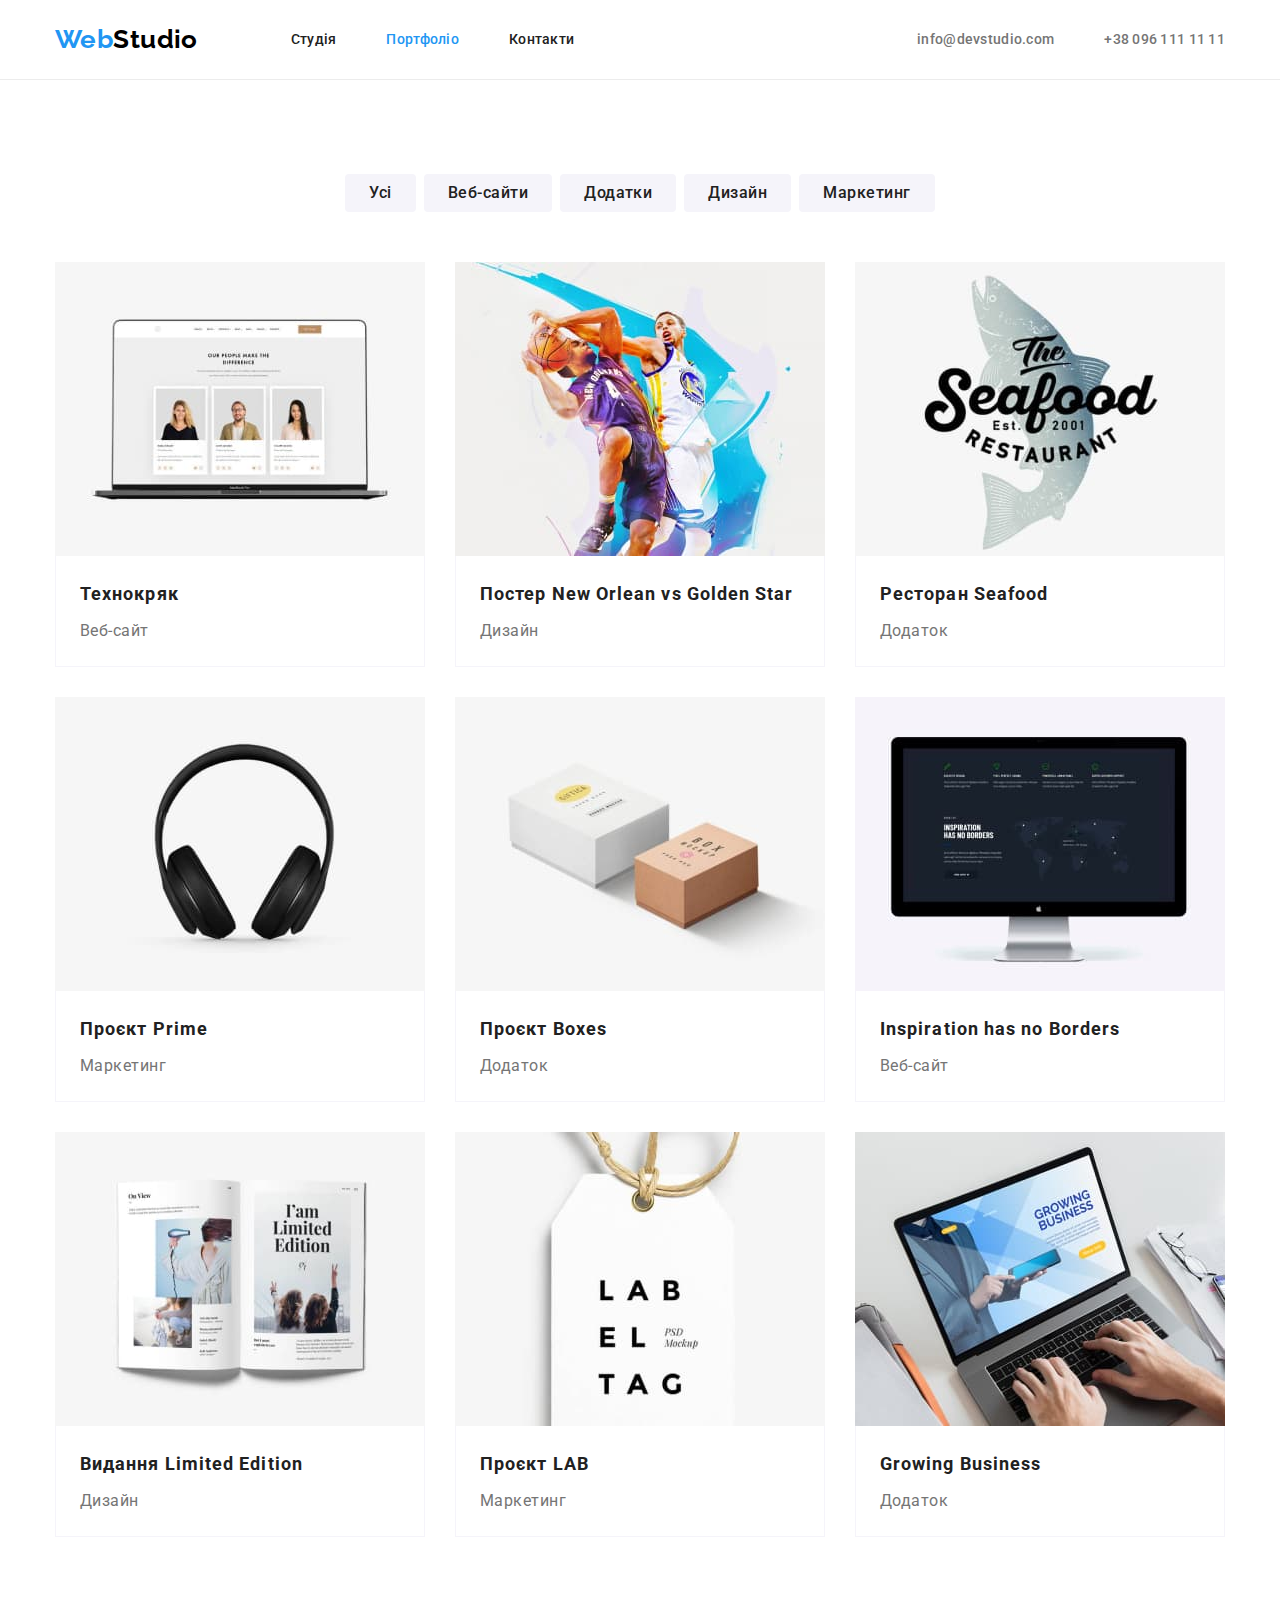
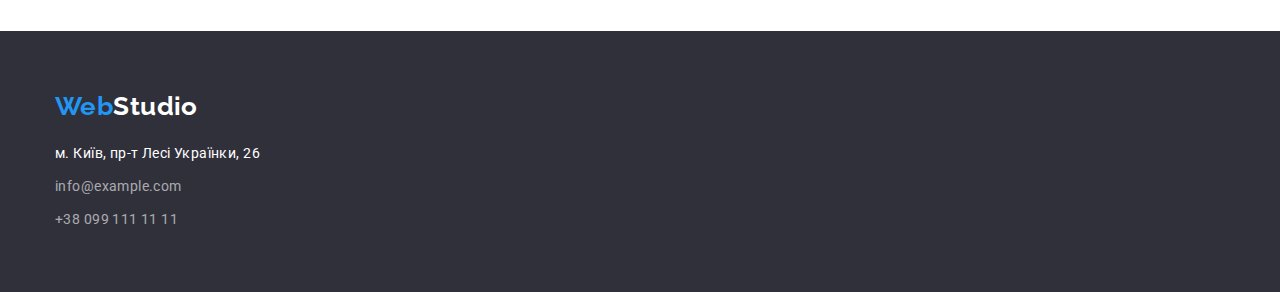
==== portfolio.html @ d780b16a "з клонував третій репрозіторій в 4-й" ====
<!DOCTYPE html>
<html lang="uk">
  <head>
    <meta charset="UTF-8" />
    <meta http-equiv="X-UA-Compatible" content="IE=edge" />
    <meta name="viewport" content="width=device-width, initial-scale=1.0" />
    <title>Portfolio</title>
    <link rel="preconnect" href="https://fonts.googleapis.com" />
    <link rel="preconnect" href="https://fonts.gstatic.com" crossorigin />
    <link
      href="https://fonts.googleapis.com/css2?family=Raleway:wght@700&family=Roboto:wght@400;500;700;900&display=swap"
      rel="stylesheet"
    />
    <link
      rel="stylesheet"
      href="https://cdnjs.cloudflare.com/ajax/libs/modern-normalize/1.0.0/modern-normalize.min.css"
    />
    <link rel="stylesheet" href="./css/styles.css" />
  </head>

  <body>
    <!--HEADER-->
    <header class="header">
      <div class="container header-container">
        <nav class="main-nav">
          <a class="header-text link" href="x"><span class="text-link">Web</span>Studio</a>
          <ul class="header-box list">
            <li class="box-item">
              <a class="item-link link" href="./index.html">Студія</a>
            </li>
            <li class="box-item">
              <a class="item-link current link" href="./portfolio.html">Портфоліо</a>
            </li>
            <li class="box-item">
              <a class="item-link link" href="x">Контакти</a>
            </li>
          </ul>
        </nav>

        <div class="header-contact">
          <ul class="header-list list">
            <li class="header-item">
              <a class="link-item link" href="mailto:info@devstudio.com">info@devstudio.com</a>
            </li>
            <li class="header-item">
              <a class="list-link link" href="tel:+380961111111">+38 096 111 11 11</a>
            </li>
          </ul>
        </div>
      </div>
    </header>

    <!--MAIN-->
    <main class="main-page">
      <section class="section page-content">
        <div class="container">
          <!-- ------------------------Секція кнопок ----------------------------->

          <h1 class="visually-hidden">Портфоліо робіт</h1>

          <ul class="content list">
            <li class="content-item">
              <button class="content-link main-text" type="button">Усі</button>
            </li>
            <li class="content-item">
              <button class="content-link link" type="button">Веб-сайти</button>
            </li>
            <li class="content-item">
              <button class="content-link link" type="button">Додатки</button>
            </li>
            <li class="content-item">
              <button class="content-link link" type="button">Дизайн</button>
            </li>
            <li class="content-item">
              <button class="content-link link" type="button">Маркетинг</button>
            </li>
          </ul>

          <ul class="list-inner list">
            <li class="portfolio-box">
              <img
                class="inner-img"
                src="./img /img.jpg"
                alt="Техно кряк"
                width="370"
                height="294"
              />
              <div class="discription-list">
                <h2 class="inner-title">Технокряк</h2>
                <p class="inner-text">Веб-сайт</p>
              </div>
            </li>
            <li class="portfolio-box">
              <img
                class="inner-img"
                src="./img /imgbascet.jpg"
                alt="Баскетбол"
                width="370"
                height="294"
              />
              <div class="discription-list">
                <h2 class="inner-title">Постер New Orlean vs Golden Star</h2>
                <p class="inner-text">Дизайн</p>
              </div>
            </li>
            <li class="portfolio-box">
              <img
                class="inner-img"
                src="./img /imgsea.jpg"
                alt="Ресторан"
                width="370"
                height="294"
              />
              <div class="discription-list">
                <h2 class="inner-title">Ресторан Seafood</h2>
                <p class="inner-text">Додаток</p>
              </div>
            </li>
            <li class="portfolio-box">
              <img
                class="inner-img"
                src="./img /handsfree.jpg"
                alt="Навушникі"
                width="370"
                height="294"
              />
              <div class="discription-list">
                <h2 class="inner-title">Проєкт Prime</h2>
                <p class="inner-text">Маркетинг</p>
              </div>
            </li>
            <li class="portfolio-box">
              <img
                class="inner-img"
                src="./img /imgbox.jpg"
                alt="Коробки"
                width="370"
                height="294"
              />
              <div class="discription-list">
                <h2 class="inner-title">Проєкт Boxes</h2>
                <p class="inner-text">Додаток</p>
              </div>
            </li>
            <li class="portfolio-box">
              <img
                class="inner-img"
                src="./img /imgtv.jpg"
                alt="Монітор"
                width="370"
                height="294"
              />
              <div class="discription-list">
                <h2 class="inner-title">Inspiration has no Borders</h2>
                <p class="inner-text">Веб-сайт</p>
              </div>
            </li>
            <li class="portfolio-box">
              <img
                class="inner-img"
                src="./img /imgbook.jpg"
                alt="Книга"
                width="370"
                height="294"
              />
              <div class="discription-list">
                <h2 class="inner-title">Видання Limited Edition</h2>
                <p class="inner-text">Дизайн</p>
              </div>
            </li>
            <li class="portfolio-box">
              <img
                class="inner-img"
                src="./img /imgblank.jpg"
                alt="Лейба"
                width="370"
                height="294"
              />
              <div class="discription-list">
                <h2 class="inner-title">Проєкт LAB</h2>
                <p class="inner-text">Маркетинг</p>
              </div>
            </li>
            <li class="portfolio-box">
              <img
                class="inner-img"
                src="./img /imgnotbook.jpg"
                alt="Ноутбук"
                width="370"
                height="294"
              />
              <div class="discription-list">
                <h2 class="inner-title">Growing Business</h2>
                <p class="inner-text">Додаток</p>
              </div>
            </li>
          </ul>
        </div>
      </section>
    </main>
    <!--FOOTER-->
    <footer class="footer">
      <div class="container">
        <a class="footer-link link" href="x"><span class="text-list">Web</span>Studio</a>

        <address class="adress-page">
          <ul class="page-box list">
            <li class="box-list">
              <a
                class="box-link link"
                href="r-pagehttps://goo.gl/maps/kPVRU7UFDcs5jLM89"
                target="_blank"
                rel="noopener noreferrer"
                >м. Київ, пр-т Лесі Українки, 26</a
              >
            </li>
            <li class="box-list">
              <a class="link-mail link" href="mailto:info@example.com">info@example.com</a>
            </li>
            <li class="box-list">
              <a class="link-tel link" href="tel:+380991111111">+38 099 111 11 11</a>
            </li>
          </ul>
        </address>
      </div>
    </footer>
  </body>
</html>
---- css/styles.css ----
/* колір основного текста  #212121  */
/* вторичний колір #757575 */
/* билий колір основного текста #FFFFFF */
/* акцент колір кнопкі #2196F3 */
/* прозорий білий rgba(255, 255, 255, 0.6) */

:root {
  --primary-text-color: #212121;
  --title-text-color: #757575;
  --acent-color: #2196f3;
  --white-text-color: #ffffff;
  --transparent-white-color: rgba(255, 255, 255, 0.6);
  --black-text-color: #000000;
  --hero-color: #2f303a;
  --color-section-command: #f5f4fa;
  --border-header: #ececec;
  --border-color-portfolio: #f5f4fa;
}
/* html {
  box-sizing: border-box;
}
*,
*::before,
*::after {
  box-sizing: inherit;
} */

body {
  font-family: 'Roboto', sans-serif;
  background-color: var(--white-text-color);
  color: var(--primary-text-color);
  font-size: 14px;
  letter-spacing: 0.03em;
}
.container {
  margin: 0 auto;
  padding-left: 15px;
  padding-right: 15px;
  width: 1200px;
  /* outline: 2px solid tomato; */
}

.link {
  text-decoration: none;
}

.list {
  list-style: none;
}

h1,
h2,
h3,
h4,
h5,
h6,
p {
  margin-bottom: 0;
  margin-top: 0;
}

ul,
ol {
  margin: 0;
  padding-left: 0;
}

.visually-hidden {
  position: absolute;
  white-space: nowrap;
  width: 1px;
  height: 1px;
  overflow: hidden;
  border: 0;
  padding: 0;
  clip: rect(0 0 0 0);
  clip-path: inset(50%);
  margin: -1px;
}

.section {
  padding-top: 94px;
  padding-bottom: 94px;
}

img {
  display: block;
  max-width: 100%;
  height: auto;
  /* overflow: hidden; */
}

/*----------------------HEADER-------------------------------------*/

.header {
  border-bottom: 1px solid var(--border-header);
}

.header-container {
  display: flex;
  align-items: center;
}

.main-nav {
  display: flex;
  align-items: center;
}

.header-text {
  padding: 24px 0;
  margin-right: 93px;
}

.header-box {
  display: flex;
  gap: 50px;
}

.header-text {
  font-family: 'Raleway', sans-serif;
  font-weight: 700;
  font-size: 26px;
  line-height: 1.19;

  color: var(--black-text-color);
}

.text-link {
  color: var(--acent-color);
}

.item-link {
  padding: 32px 0;
  font-style: normal;
  font-weight: 500;
  line-height: 1.14;
  letter-spacing: 0.02em;

  color: var(--primary-text-color);
}

.item-link:hover,
.item-link:focus {
  color: var(--acent-color);
}

.header-contact {
  display: flex;
  margin-left: auto;
  align-items: center;
}

.header-list {
  display: flex;
  gap: 50px;
}
.header-items {
  margin-right: auto;
}

.header-link {
  font-style: normal;
  font-weight: 500;
  line-height: 1.14;
  letter-spacing: 0.02em;

  color: var(--acent-color);
}

.list-link,
.link-item {
  font-style: normal;
  font-weight: 500;
  line-height: 1.14;
  letter-spacing: 0.02em;

  color: var(--title-text-color);
}

.list-link:hover,
.list-link:focus {
  color: var(--acent-color);
}

.link-item:hover,
.link-item:focus {
  color: var(--acent-color);
}

/* ------------Main hero ------------------*/

.section-hero {
  padding-top: 200px;
  padding-bottom: 200px;

  background-color: var(--hero-color);
}

.main-title {
  margin-left: auto;
  margin-right: auto;
  margin-bottom: 30px;

  max-width: 696px;
  font-weight: 900;
  font-size: 44px;
  line-height: 1.36;
  text-align: center;
  letter-spacing: 0.06em;
  text-transform: uppercase;

  color: var(--white-text-color);
}

.main-btn {
  display: block;
  margin-left: auto;
  margin-right: auto;
  padding: 10px 32px;

  font-style: normal;
  font-weight: 700;
  font-size: 16px;
  line-height: 1.87;
  letter-spacing: 0.06em;
  min-width: 216px;

  cursor: pointer;
  color: var(--white-text-color);
  background: var(--acent-color);
  box-shadow: 0px 4px 4px rgba(0, 0, 0, 0.15);
  border-radius: 4px;
  border: none;
}

.main-btn:hover,
.main-btn:focus {
  color: var(--acent-color);
  background-color: var(--white-text-color);
}

/* -------------Section Перевагт------------- */

.container-item {
  display: flex;
}

.item-lists:not(:last-child) {
  margin-right: 30px;
}

.container-subtitle {
  margin-bottom: 10px;

  font-weight: 700;
  font-size: 14px;
  line-height: 1.14;
  letter-spacing: 0.03em;
  text-transform: uppercase;
  color: var(--primary-text-color);
}

.container-text {
  font-weight: 400;
  line-height: 1.71;
  letter-spacing: 0.03em;
  color: var(--title-text-color);
}

/* ---------Section Чим займаємось------------ */
.box {
  padding-top: 0;
}

.box-title {
  text-align: center;
  margin-bottom: 50px;

  font-weight: 700;
  font-size: 36px;
  line-height: 1.16;
  letter-spacing: 0.03em;
}

.box-items {
  display: flex;
}
.section-images:not(:last-child) {
  margin-right: 30px;
}

/* ----------------------Section Команда ---------------------------*/

.command {
  background-color: var(--color-section-command);
}

.list-title {
  text-align: center;
  margin-bottom: 50px;

  font-weight: 700;
  font-size: 36px;
  line-height: 1.16;
  letter-spacing: 0.03em;
}

.command-list:not(:last-child) {
  padding-right: 30px;
}

.list-item {
  display: flex;
}

.command-main {
  padding-top: 30px;
  padding-bottom: 30px;
  background: #ffffff;
  box-shadow: 0px 1px 3px rgba(0, 0, 0, 0.12), 0px 1px 1px rgba(0, 0, 0, 0.14),
    0px 2px 1px rgba(0, 0, 0, 0.2);
  border-radius: 0px 0px 4px 4px;
}

.list-subtitle {
  margin-bottom: 10px;
  text-align: center;

  font-weight: 500;
  font-size: 16px;
  line-height: 1.18;
  letter-spacing: 0.03em;
}

.list-text {
  text-align: center;

  font-size: 16px;
  line-height: 1.18;

  color: var(--title-text-color);
}

/* ------------------------------FOOTER---------------------------------- */
.footer {
  padding-top: 60px;
  padding-bottom: 60px;
  background: var(--hero-color);
}

.footer-link {
  font-family: 'Raleway';
  font-style: normal;
  font-weight: 700;
  font-size: 26px;
  line-height: 1.19;

  color: var(--white-text-color);
}

.text-list {
  color: var(--acent-color);
}

.adress-page {
  margin-top: 20px;
}

.box-list:not(:last-child) {
  margin-bottom: 9px;
}

.box-link {
  font-style: normal;
  line-height: 1.71;

  color: var(--white-text-color);
}

.link-mail,
.link-tel {
  font-style: normal;
  line-height: 1.71;

  color: var(--transparent-white-color);
}

.link-mail:hover,
.link-mail:focus {
  color: var(--acent-color);
}

.link-tel:hover,
.link-tel:focus {
  color: var(--acent-color);
}

/* ------------------------------P O R T F O L I O ------------------*/

/* ------------------------------header---------------------------- */

/* ------------------------Main --------------------------------------------*/

.content {
  display: flex;
  justify-content: center;
  align-items: center;
  gap: 8px;
  margin-bottom: 50px;
}

.content-link {
  padding: 6px 24px 6px 24px;

  font-family: 'Roboto';
  font-style: normal;
  font-weight: 500;
  font-size: 16px;
  line-height: 1.63;
  text-align: center;
  letter-spacing: 0.03em;
  max-height: 38px;

  background: var(--border-color-portfolio);
  border: transparent;
  border-radius: 4px;
  color: var(--primary-text-color);
}

.content-link:hover,
.content-link:focus {
  color: var(--white-text-color);
  background-color: var(--acent-color);
}

.current {
  color: var(--acent-color);
}

/* -------------Section Перелік-------------------- */

.list-inner {
  display: flex;
  flex-wrap: wrap;
  gap: 30px;
}

.inner-title {
  margin-bottom: 4px;

  font-weight: 700;
  font-size: 18px;
  line-height: 2;
  letter-spacing: 0.06em;
  color: var(--primary-text-color);
}

.inner-text {
  font-size: 16px;
  line-height: 1.88;
  letter-spacing: 0.03em;
  color: var(--title-text-color);
}

.discription-list {
  border: 1px solid var(--border-color-portfolio);
  padding: 20px 24px;
  border-top: 0;
}
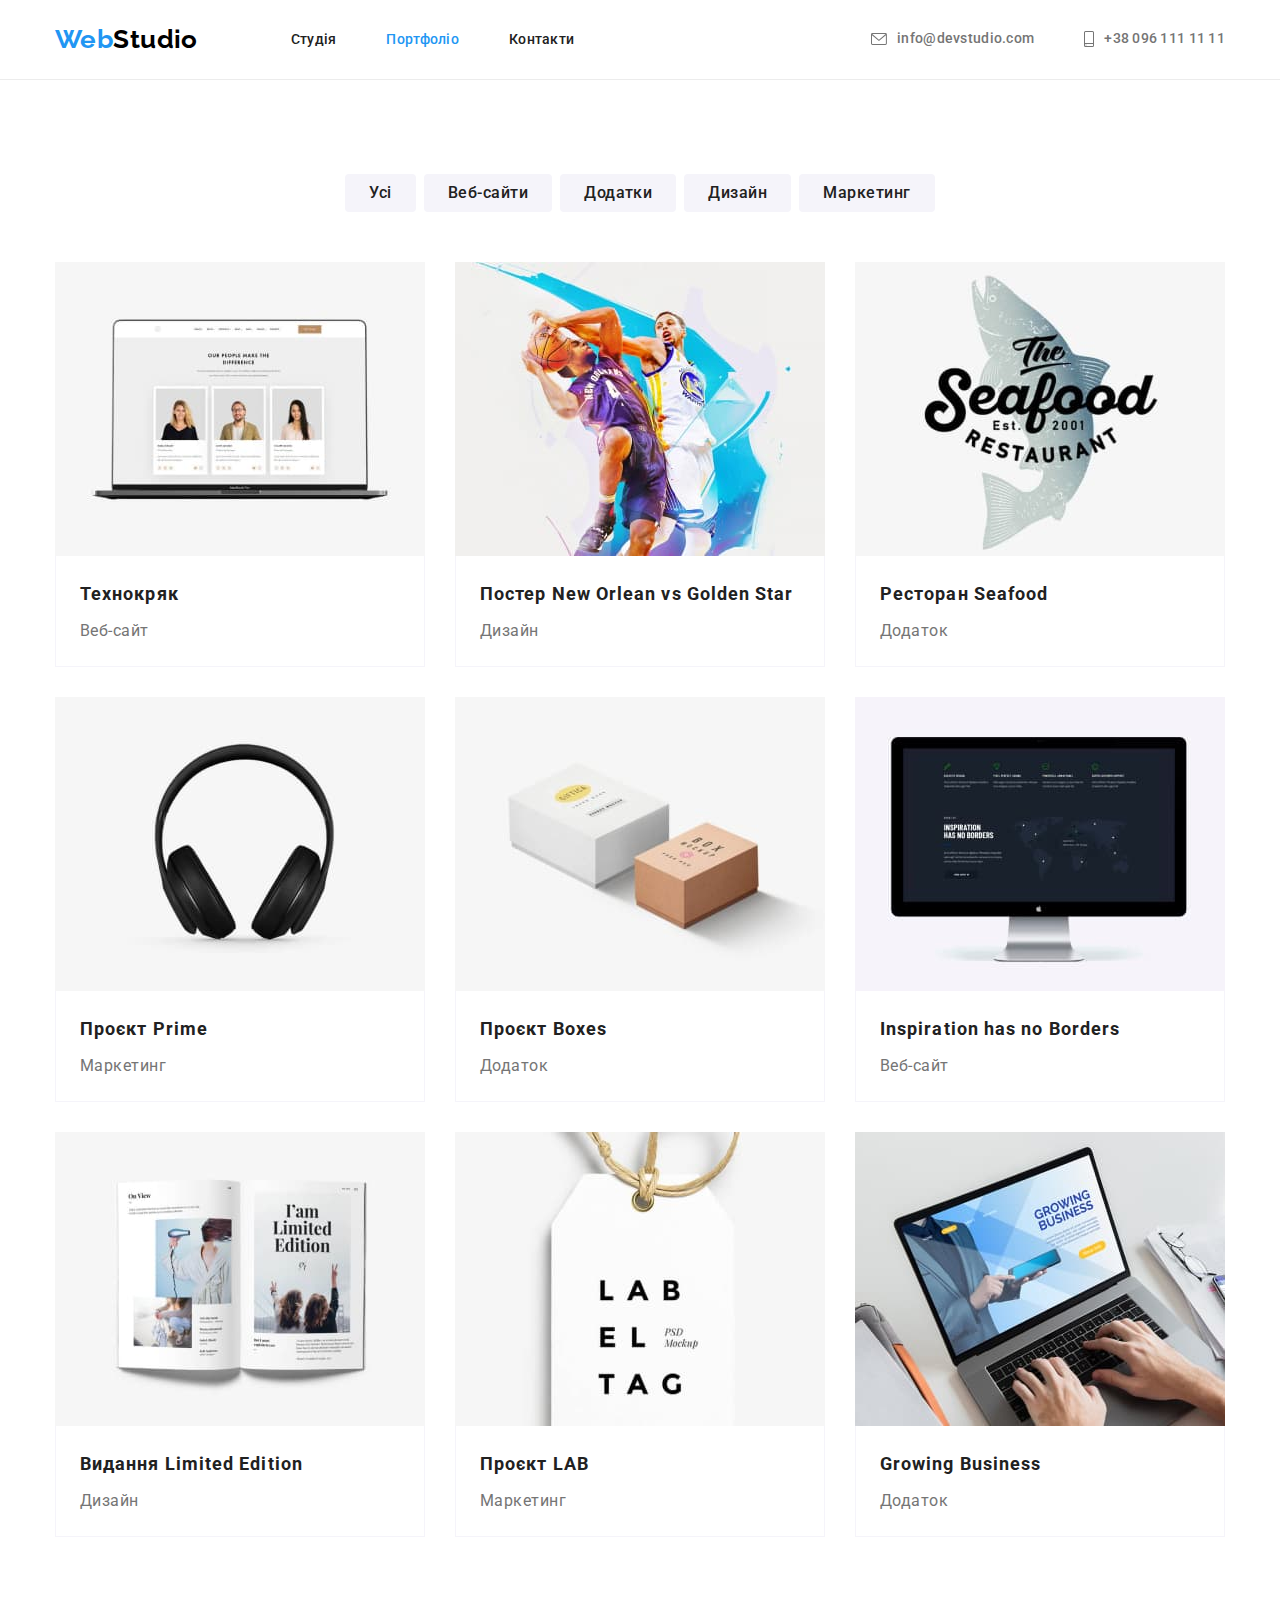
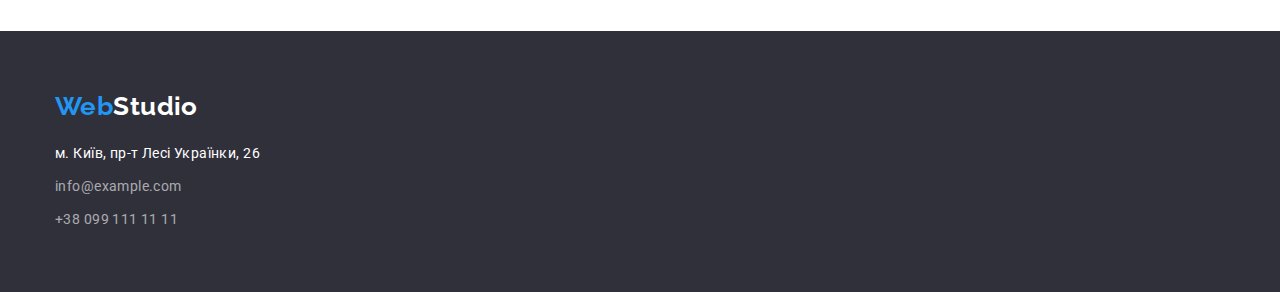
==== commit 84779523: "add home work 4" ====
--- a/portfolio.html
+++ b/portfolio.html
@@ -20,16 +20,21 @@
 
   <body>
     <!--HEADER-->
+    <!--HEADER-->
     <header class="header">
       <div class="container header-container">
         <nav class="main-nav">
-          <a class="header-text link" href="x"><span class="text-link">Web</span>Studio</a>
+          <a class="header-text link" href="x"
+            ><span class="text-link">Web</span>Studio</a
+          >
           <ul class="header-box list">
             <li class="box-item">
               <a class="item-link link" href="./index.html">Студія</a>
             </li>
             <li class="box-item">
-              <a class="item-link current link" href="./portfolio.html">Портфоліо</a>
+              <a class="item-link current link" href="./portfolio.html"
+                >Портфоліо</a
+              >
             </li>
             <li class="box-item">
               <a class="item-link link" href="x">Контакти</a>
@@ -40,10 +45,20 @@
         <div class="header-contact">
           <ul class="header-list list">
             <li class="header-item">
-              <a class="link-item link" href="mailto:info@devstudio.com">info@devstudio.com</a>
+              <a class="link-item link" href="mailto:info@devstudio.com">
+                <svg class="header-block-icon" width="16" height="12">
+                  <use href="./images/symbol-defs.svg#icon-tel"></use>
+                </svg>
+                info@devstudio.com</a
+              >
             </li>
             <li class="header-item">
-              <a class="list-link link" href="tel:+380961111111">+38 096 111 11 11</a>
+              <a class="list-link link" href="tel:+380961111111">
+                <svg class="header-block-icon" width="10" height="16">
+                  <use href="./images/symbol-defs.svg#icon-smartphone"></use>
+                </svg>
+                +38 096 111 11 11</a
+              >
             </li>
           </ul>
         </div>
@@ -201,7 +216,9 @@
     <!--FOOTER-->
     <footer class="footer">
       <div class="container">
-        <a class="footer-link link" href="x"><span class="text-list">Web</span>Studio</a>
+        <a class="footer-link link" href="x"
+          ><span class="text-list">Web</span>Studio</a
+        >
 
         <address class="adress-page">
           <ul class="page-box list">
@@ -215,10 +232,14 @@
               >
             </li>
             <li class="box-list">
-              <a class="link-mail link" href="mailto:info@example.com">info@example.com</a>
+              <a class="link-mail link" href="mailto:info@example.com"
+                >info@example.com</a
+              >
             </li>
             <li class="box-list">
-              <a class="link-tel link" href="tel:+380991111111">+38 099 111 11 11</a>
+              <a class="link-tel link" href="tel:+380991111111"
+                >+38 099 111 11 11</a
+              >
             </li>
           </ul>
         </address>
--- a/css/styles.css
+++ b/css/styles.css
@@ -11,10 +11,14 @@
   --white-text-color: #ffffff;
   --transparent-white-color: rgba(255, 255, 255, 0.6);
   --black-text-color: #000000;
-  --hero-color: #2f303a;
+  --footer-color: #2f303a;
   --color-section-command: #f5f4fa;
   --border-header: #ececec;
   --border-color-portfolio: #f5f4fa;
+  --hero-background-color: rgba(47, 48, 58, 0.4);
+  --background-color-icon-advantage: #f5f4fa;
+  --color-icon-command: #afb1b8;
+  --footer-background-icon: rgba(255, 255, 255, 10%);
 }
 /* html {
   box-sizing: border-box;
@@ -26,7 +30,7 @@
 } */
 
 body {
-  font-family: 'Roboto', sans-serif;
+  font-family: "Roboto", sans-serif;
   background-color: var(--white-text-color);
   color: var(--primary-text-color);
   font-size: 14px;
@@ -117,7 +121,7 @@
 }
 
 .header-text {
-  font-family: 'Raleway', sans-serif;
+  font-family: "Raleway", sans-serif;
   font-weight: 700;
   font-size: 26px;
   line-height: 1.19;
@@ -169,6 +173,9 @@
 
 .list-link,
 .link-item {
+  display: flex;
+  align-items: center;
+
   font-style: normal;
   font-weight: 500;
   line-height: 1.14;
@@ -187,13 +194,29 @@
   color: var(--acent-color);
 }
 
+.header-block-icon {
+  box-sizing: border-box;
+  fill: currentColor;
+  margin-right: 10px;
+  margin-bottom: 0;
+}
+
 /* ------------Main hero ------------------*/
 
 .section-hero {
+  max-width: 1600px;
+  min-height: 600px;
   padding-top: 200px;
   padding-bottom: 200px;
-
-  background-color: var(--hero-color);
+  margin-left: auto;
+  margin-right: auto;
+  background-image: linear-gradient(
+      to right,
+      rgba(47, 48, 58, 0.4),
+      rgba(47, 48, 58, 0.4)
+    ),
+    url(../images/Img.jpg);
+  background-repeat: no-repeat;
 }
 
 .main-title {
@@ -239,7 +262,7 @@
   background-color: var(--white-text-color);
 }
 
-/* -------------Section Перевагт------------- */
+/* -------------Section Переваги------------- */
 
 .container-item {
   display: flex;
@@ -247,6 +270,48 @@
 
 .item-lists:not(:last-child) {
   margin-right: 30px;
+}
+.item-lists:not(:last-child) {
+  margin-right: 30px;
+}
+
+.item-lists::before {
+  display: block;
+  content: "";
+  margin-bottom: 30px;
+  padding: 25px 100px;
+
+  width: 270px;
+  height: 120px;
+
+  background-repeat: no-repeat;
+  background-position: center;
+  background: var(--background-color-icon-advantage);
+  border-radius: 4px;
+}
+
+.item-lists:nth-child(1)::before {
+  background-image: url(../images/antenna\ 1.svg);
+  background-repeat: no-repeat;
+  background-position: center;
+}
+
+.item-lists:nth-child(2)::before {
+  background-image: url(../images/clock.svg);
+  background-repeat: no-repeat;
+  background-position: center;
+}
+
+.item-lists:nth-child(3)::before {
+  background-image: url(../images/diagram.svg);
+  background-repeat: no-repeat;
+  background-position: center;
+}
+
+.item-lists:nth-child(4)::before {
+  background-image: url(../images/astronaut.svg);
+  background-repeat: no-repeat;
+  background-position: center;
 }
 
 .container-subtitle {
@@ -341,15 +406,93 @@
   color: var(--title-text-color);
 }
 
+.command-social {
+  display: flex;
+  justify-content: center;
+  list-style: none;
+}
+.command-soc-list {
+  height: 44px;
+  width: 44px;
+}
+
+.command-soc-link:hover,
+.command-soc-link:focus {
+  background-color: var(--acent-color);
+  color: var(--white-text-color);
+}
+
+.command-soc-link {
+  display: flex;
+  align-items: center;
+  justify-content: center;
+
+  height: 100%;
+  width: 100%;
+  border-radius: 50%;
+
+  fill: var(--color-icon-command);
+}
+
+.icon-command:hover,
+.icon-command:focus {
+  fill: var(--white-text-color);
+}
+
+/* -----------------------section client------------------ */
+
+.client-titlle {
+  display: block;
+  margin-bottom: 50px;
+  font-style: normal;
+  font-weight: 700;
+  font-size: 36px;
+  line-height: 1.17;
+  text-align: center;
+  letter-spacing: 0.03em;
+}
+
+.client-item {
+  display: flex;
+  gap: 30px;
+  padding: 0;
+  margin: 0;
+  list-style: none;
+}
+
+.client-list {
+  width: 170px;
+  height: 92px;
+  align-items: center;
+}
+
+.client-link {
+  display: flex;
+  width: 170px;
+  height: 92px;
+  justify-content: center;
+  align-items: center;
+  border: 1px solid #afb1b8;
+  border-radius: 4px;
+  box-sizing: border-box;
+}
+
+.icon-command {
+  fill: var(--color-icon-command);
+}
 /* ------------------------------FOOTER---------------------------------- */
 .footer {
   padding-top: 60px;
   padding-bottom: 60px;
-  background: var(--hero-color);
+  background: var(--footer-color);
+}
+
+.footer-container {
+  display: flex;
 }
 
 .footer-link {
-  font-family: 'Raleway';
+  font-family: "Raleway";
   font-style: normal;
   font-weight: 700;
   font-size: 26px;
@@ -395,6 +538,57 @@
   color: var(--acent-color);
 }
 
+/* ------------------------------FOOTER 2--------------------------- */
+
+.footer-block-wrap {
+  display: block;
+  margin-left: 70px;
+}
+
+.footer-block-title {
+  margin-bottom: 20px;
+
+  font-family: "Roboto";
+  font-style: normal;
+  font-weight: 700;
+  font-size: 14px;
+  line-height: 1.14;
+  letter-spacing: 0.03em;
+
+  color: var(--white-text-color);
+}
+
+.footer-item-icon {
+  display: flex;
+  justify-content: space-between;
+  gap: 10px;
+  list-style: none;
+}
+
+.footer-block-list {
+  display: flex;
+  width: 44px;
+  height: 44px;
+}
+
+.footer-block-link:hover {
+  background-color: var(--acent-color);
+}
+
+.footer-block-link {
+  display: flex;
+  justify-content: center;
+  align-items: center;
+  width: 100%;
+  height: 100%;
+  border-radius: 50%;
+  background-color: var(--footer-background-icon);
+}
+
+.footer-block-icon {
+  fill: var(--white-text-color);
+}
+
 /* ------------------------------P O R T F O L I O ------------------*/
 
 /* ------------------------------header---------------------------- */
@@ -412,7 +606,7 @@
 .content-link {
   padding: 6px 24px 6px 24px;
 
-  font-family: 'Roboto';
+  font-family: "Roboto";
   font-style: normal;
   font-weight: 500;
   font-size: 16px;
@@ -445,6 +639,12 @@
   gap: 30px;
 }
 
+.portfolio-box:hover,
+.portfolio-box:focus {
+  box-shadow: 0px 1px 1px rgba(0, 0, 0, 0.12), 0px 4px 4px rgba(0, 0, 0, 0.06),
+    1px 4px 6px rgba(0, 0, 0, 0.16);
+}
+
 .inner-title {
   margin-bottom: 4px;
 
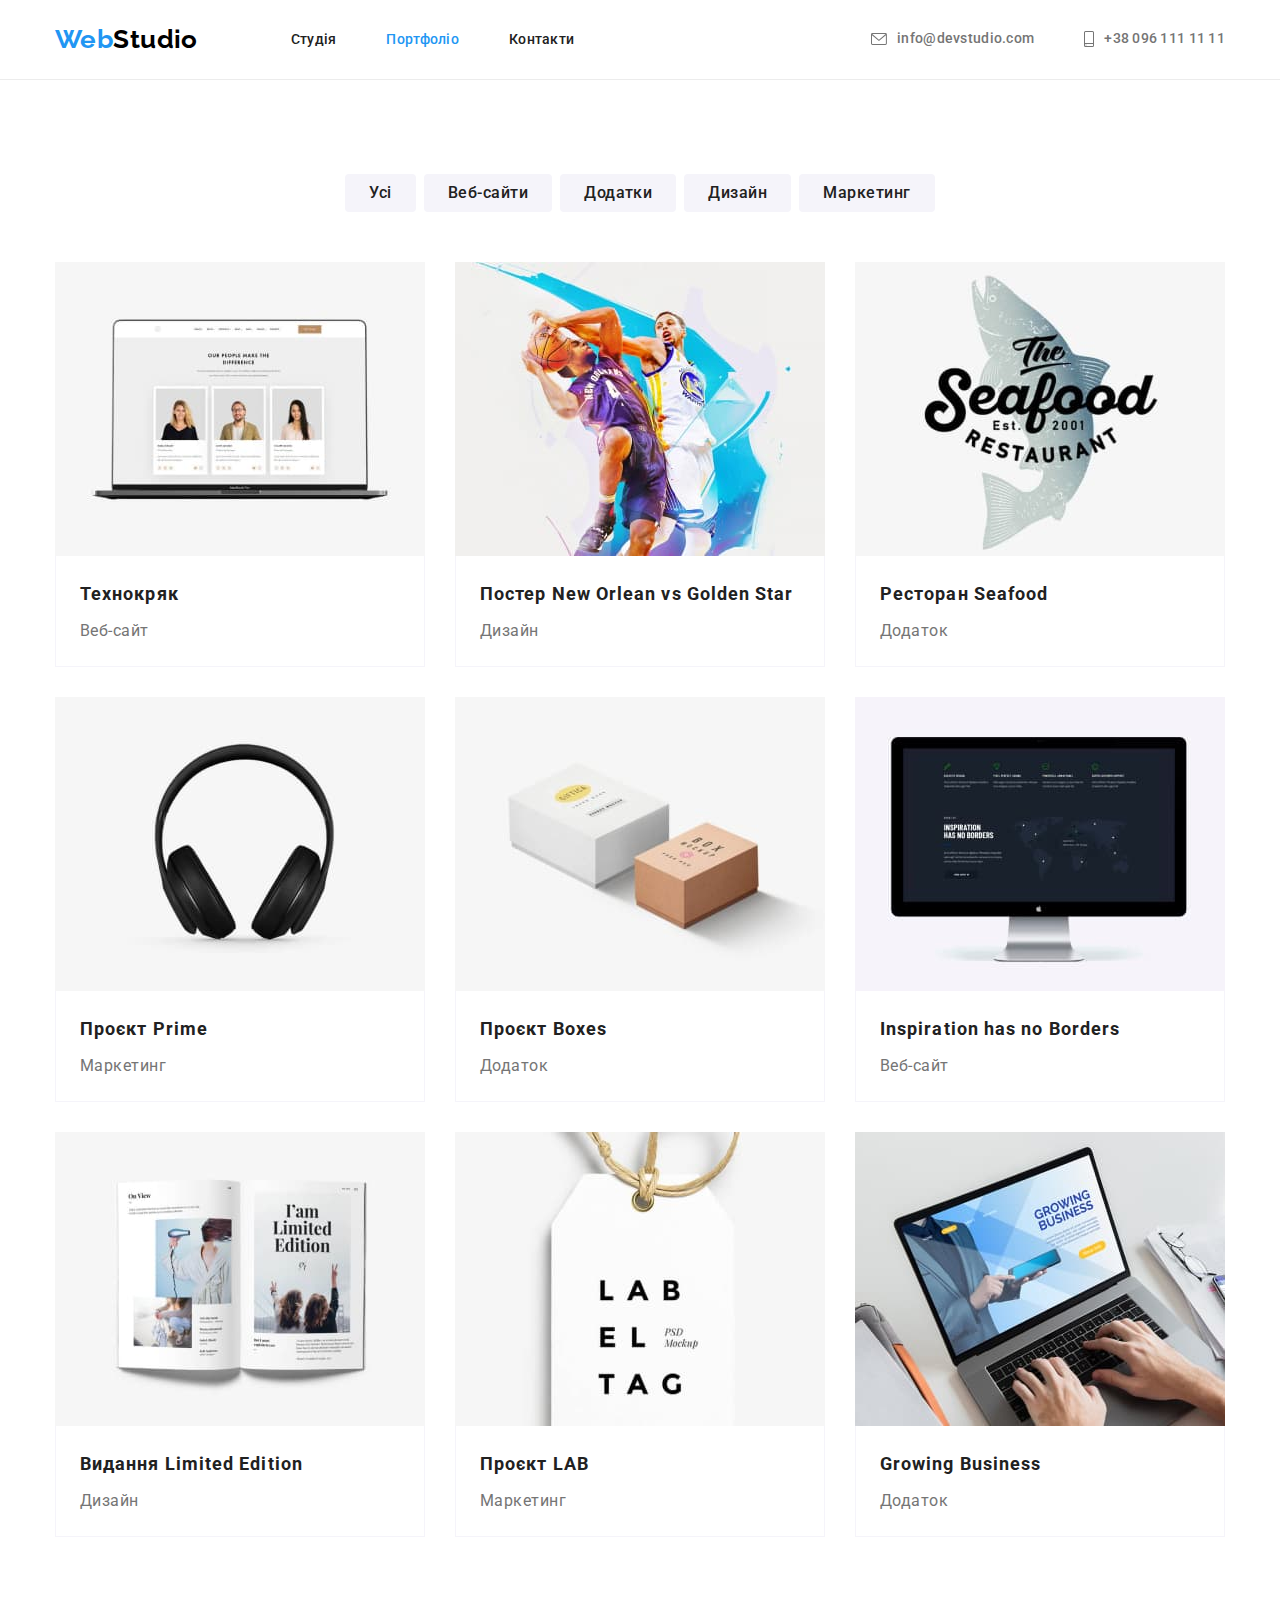
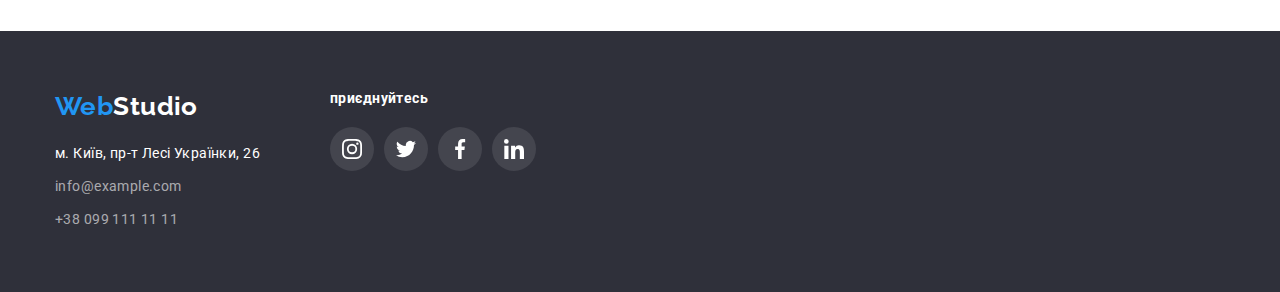
==== commit f11930b2: "add home work 4" ====
--- a/portfolio.html
+++ b/portfolio.html
@@ -215,34 +215,70 @@
     </main>
     <!--FOOTER-->
     <footer class="footer">
-      <div class="container">
-        <a class="footer-link link" href="x"
-          ><span class="text-list">Web</span>Studio</a
-        >
-
-        <address class="adress-page">
-          <ul class="page-box list">
-            <li class="box-list">
-              <a
-                class="box-link link"
-                href="r-pagehttps://goo.gl/maps/kPVRU7UFDcs5jLM89"
-                target="_blank"
-                rel="noopener noreferrer"
-                >м. Київ, пр-т Лесі Українки, 26</a
-              >
-            </li>
-            <li class="box-list">
-              <a class="link-mail link" href="mailto:info@example.com"
-                >info@example.com</a
-              >
-            </li>
-            <li class="box-list">
-              <a class="link-tel link" href="tel:+380991111111"
-                >+38 099 111 11 11</a
-              >
-            </li>
-          </ul>
-        </address>
+      <div class="container footer-container">
+        <div class="footer-block">
+          <a class="footer-link link" href="x"
+            ><span class="text-list">Web</span>Studio</a
+          >
+
+          <address class="adress-page">
+            <ul class="page-box list">
+              <li class="box-list">
+                <a
+                  class="box-link link"
+                  href="r-pagehttps://goo.gl/maps/kPVRU7UFDcs5jLM89"
+                  target="_blank"
+                  rel="noopener noreferrer"
+                  >м. Київ, пр-т Лесі Українки, 26</a
+                >
+              </li>
+              <li class="box-list">
+                <a class="link-mail link" href="mailto:info@example.com"
+                  >info@example.com</a
+                >
+              </li>
+              <li class="box-list">
+                <a class="link-tel link" href="tel:+380991111111"
+                  >+38 099 111 11 11</a
+                >
+              </li>
+            </ul>
+          </address>
+        </div>
+        <div class="footer-block-wrap">
+          <h2 class="footer-block-title">приєднуйтесь</h2>
+          <ul class="footer-item-icon">
+            <li class="footer-block-list">
+              <a class="footer-block-link" href="">
+                <svg class="footer-block-icon" width="20" height="20">
+                  <use href="./images/symbol-defs.svg#icon-instagram"></use>
+                </svg>
+              </a>
+            </li>
+            <li class="footer-block-list">
+              <a class="footer-block-link" href="">
+                <svg class="footer-block-icon" width="20" height="20">
+                  <use href="./images/symbol-defs.svg#icon-twitter"></use>
+                </svg>
+              </a>
+            </li>
+            <li class="footer-block-list">
+              <a class="footer-block-link" href="">
+                <svg class="footer-block-icon" width="20" height="20">
+                  <use href="./images/symbol-defs.svg#icon-facebook"></use>
+                </svg>
+              </a>
+            </li>
+
+            <li class="footer-block-list">
+              <a class="footer-block-link" href="">
+                <svg class="footer-block-icon" width="20" height="20">
+                  <use href="./images/symbol-defs.svg#icon-linkedin"></use>
+                </svg>
+              </a>
+            </li>
+          </ul>
+        </div>
       </div>
     </footer>
   </body>
--- a/css/styles.css
+++ b/css/styles.css
@@ -419,7 +419,7 @@
 .command-soc-link:hover,
 .command-soc-link:focus {
   background-color: var(--acent-color);
-  color: var(--white-text-color);
+  /* color: var(--white-text-color); */
 }
 
 .command-soc-link {
@@ -466,20 +466,32 @@
   align-items: center;
 }
 
+.client-link:hover,
+.client-link:focus {
+  border-color: var(--acent-color);
+}
+
 .client-link {
   display: flex;
   width: 170px;
   height: 92px;
   justify-content: center;
   align-items: center;
-  border: 1px solid #afb1b8;
+  border: 1px solid var(--color-icon-command);
   border-radius: 4px;
   box-sizing: border-box;
-}
-
-.icon-command {
-  fill: var(--color-icon-command);
-}
+  color: var(--color-icon-command);
+}
+
+.icon-client {
+  width: 100%;
+  fill: currentColor;
+}
+
+.icon-client:hover {
+  fill: var(--acent-color);
+}
+
 /* ------------------------------FOOTER---------------------------------- */
 .footer {
   padding-top: 60px;
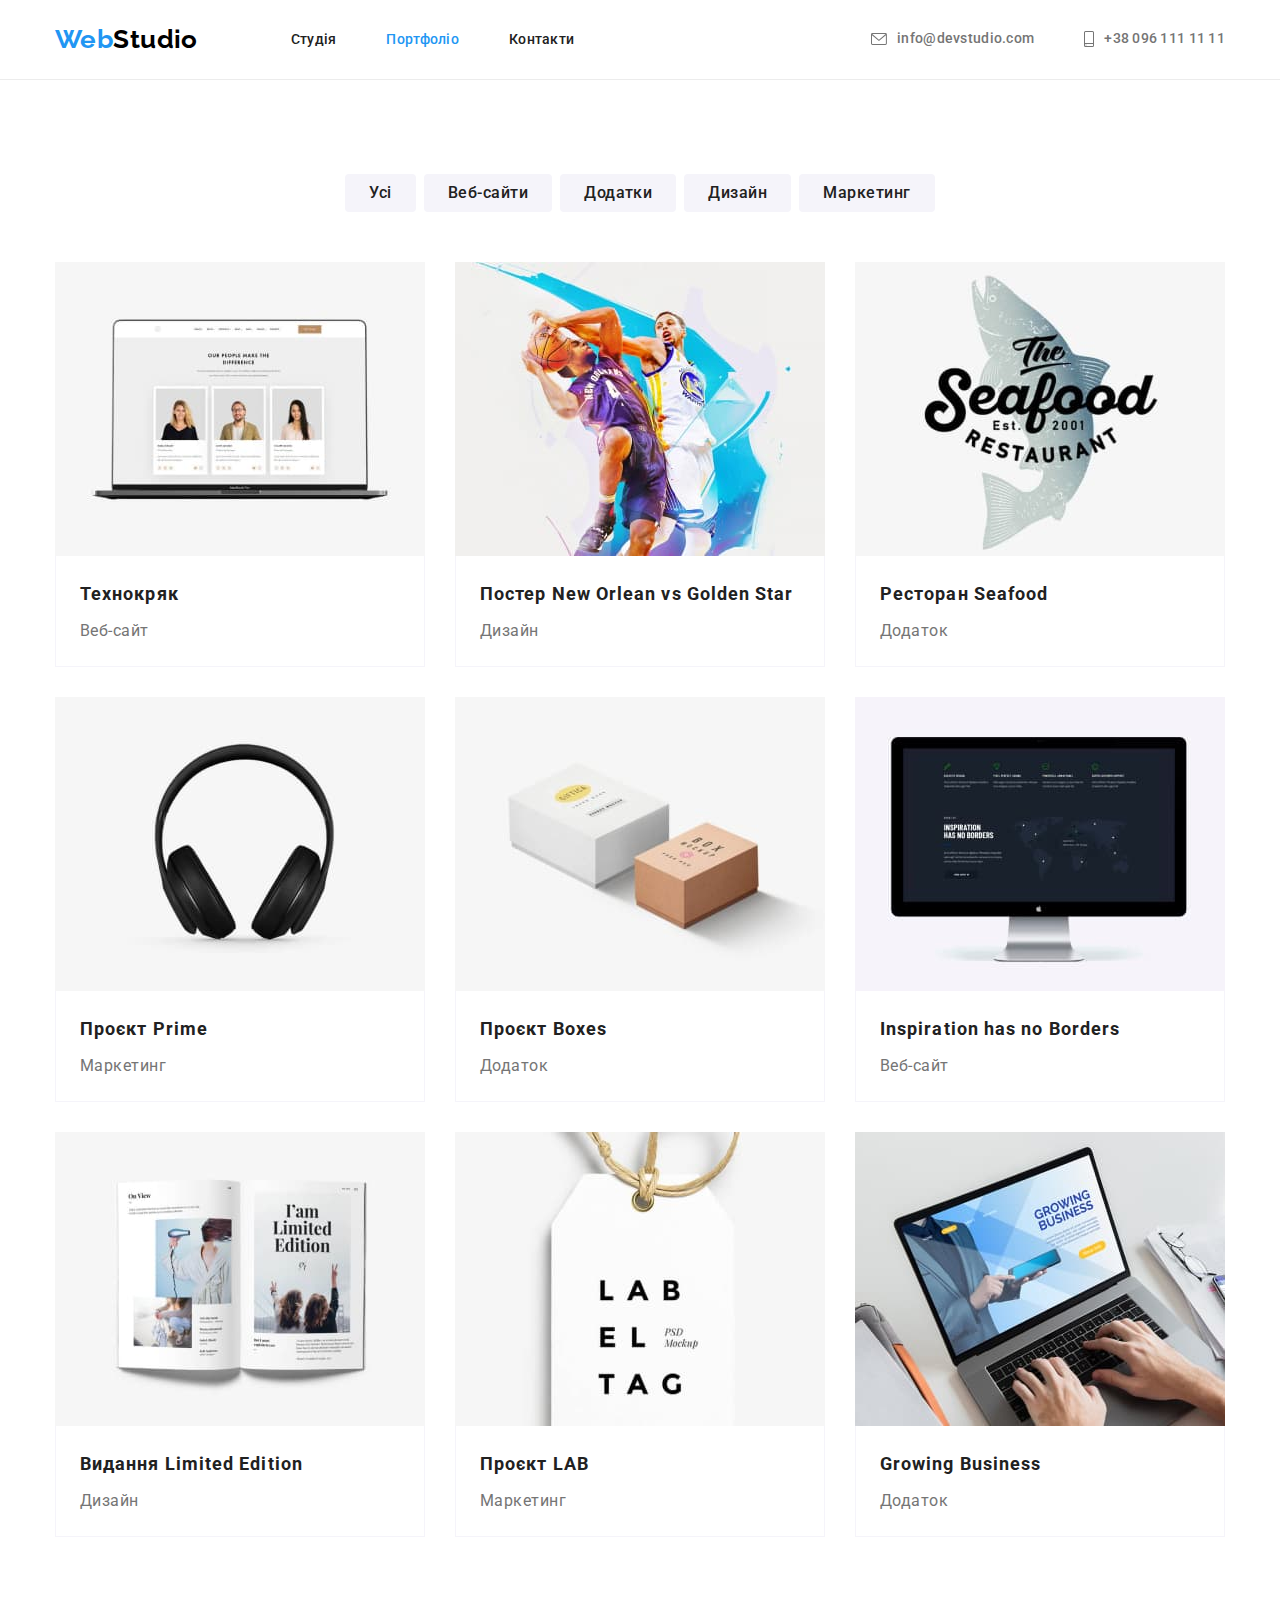
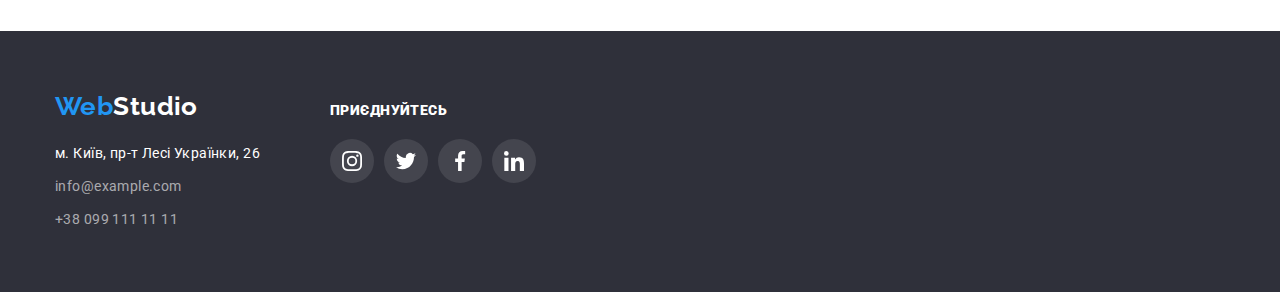
==== commit 2a7e5818: "випривив зауваження ментора" ====
--- a/portfolio.html
+++ b/portfolio.html
@@ -93,121 +93,139 @@
 
           <ul class="list-inner list">
             <li class="portfolio-box">
-              <img
-                class="inner-img"
-                src="./img /img.jpg"
-                alt="Техно кряк"
-                width="370"
-                height="294"
-              />
-              <div class="discription-list">
-                <h2 class="inner-title">Технокряк</h2>
-                <p class="inner-text">Веб-сайт</p>
-              </div>
-            </li>
-            <li class="portfolio-box">
-              <img
-                class="inner-img"
-                src="./img /imgbascet.jpg"
-                alt="Баскетбол"
-                width="370"
-                height="294"
-              />
-              <div class="discription-list">
-                <h2 class="inner-title">Постер New Orlean vs Golden Star</h2>
-                <p class="inner-text">Дизайн</p>
-              </div>
-            </li>
-            <li class="portfolio-box">
-              <img
-                class="inner-img"
-                src="./img /imgsea.jpg"
-                alt="Ресторан"
-                width="370"
-                height="294"
-              />
-              <div class="discription-list">
-                <h2 class="inner-title">Ресторан Seafood</h2>
-                <p class="inner-text">Додаток</p>
-              </div>
-            </li>
-            <li class="portfolio-box">
-              <img
-                class="inner-img"
-                src="./img /handsfree.jpg"
-                alt="Навушникі"
-                width="370"
-                height="294"
-              />
-              <div class="discription-list">
-                <h2 class="inner-title">Проєкт Prime</h2>
-                <p class="inner-text">Маркетинг</p>
-              </div>
-            </li>
-            <li class="portfolio-box">
-              <img
-                class="inner-img"
-                src="./img /imgbox.jpg"
-                alt="Коробки"
-                width="370"
-                height="294"
-              />
-              <div class="discription-list">
-                <h2 class="inner-title">Проєкт Boxes</h2>
-                <p class="inner-text">Додаток</p>
-              </div>
-            </li>
-            <li class="portfolio-box">
-              <img
-                class="inner-img"
-                src="./img /imgtv.jpg"
-                alt="Монітор"
-                width="370"
-                height="294"
-              />
-              <div class="discription-list">
-                <h2 class="inner-title">Inspiration has no Borders</h2>
-                <p class="inner-text">Веб-сайт</p>
-              </div>
-            </li>
-            <li class="portfolio-box">
-              <img
-                class="inner-img"
-                src="./img /imgbook.jpg"
-                alt="Книга"
-                width="370"
-                height="294"
-              />
-              <div class="discription-list">
-                <h2 class="inner-title">Видання Limited Edition</h2>
-                <p class="inner-text">Дизайн</p>
-              </div>
-            </li>
-            <li class="portfolio-box">
-              <img
-                class="inner-img"
-                src="./img /imgblank.jpg"
-                alt="Лейба"
-                width="370"
-                height="294"
-              />
-              <div class="discription-list">
-                <h2 class="inner-title">Проєкт LAB</h2>
-                <p class="inner-text">Маркетинг</p>
-              </div>
-            </li>
-            <li class="portfolio-box">
-              <img
-                class="inner-img"
-                src="./img /imgnotbook.jpg"
-                alt="Ноутбук"
-                width="370"
-                height="294"
-              />
-              <div class="discription-list">
-                <h2 class="inner-title">Growing Business</h2>
-                <p class="inner-text">Додаток</p>
-              </div>
+              <a href="" class="item-portfolio-card link">
+                <img
+                  class="inner-img"
+                  src="./img /img.jpg"
+                  alt="Техно кряк"
+                  width="370"
+                  height="294"
+                />
+                <div class="discription-list">
+                  <h2 class="inner-title">Технокряк</h2>
+                  <p class="inner-text">Веб-сайт</p>
+                </div>
+              </a>
+            </li>
+            <li class="portfolio-box">
+              <a href="" class="item-portfolio-card link">
+                <img
+                  class="inner-img"
+                  src="./img /imgbascet.jpg"
+                  alt="Баскетбол"
+                  width="370"
+                  height="294"
+                />
+                <div class="discription-list">
+                  <h2 class="inner-title">Постер New Orlean vs Golden Star</h2>
+                  <p class="inner-text">Дизайн</p>
+                </div>
+              </a>
+            </li>
+            <li class="portfolio-box">
+              <a href="" class="item-portfolio-card link">
+                <img
+                  class="inner-img"
+                  src="./img /imgsea.jpg"
+                  alt="Ресторан"
+                  width="370"
+                  height="294"
+                />
+                <div class="discription-list">
+                  <h2 class="inner-title">Ресторан Seafood</h2>
+                  <p class="inner-text">Додаток</p>
+                </div>
+              </a>
+            </li>
+            <li class="portfolio-box">
+              <a href="" class="item-portfolio-card link">
+                <img
+                  class="inner-img"
+                  src="./img /handsfree.jpg"
+                  alt="Навушникі"
+                  width="370"
+                  height="294"
+                />
+                <div class="discription-list">
+                  <h2 class="inner-title">Проєкт Prime</h2>
+                  <p class="inner-text">Маркетинг</p>
+                </div>
+              </a>
+            </li>
+            <li class="portfolio-box">
+              <a href="" class="item-portfolio-card link">
+                <img
+                  class="inner-img"
+                  src="./img /imgbox.jpg"
+                  alt="Коробки"
+                  width="370"
+                  height="294"
+                />
+                <div class="discription-list">
+                  <h2 class="inner-title">Проєкт Boxes</h2>
+                  <p class="inner-text">Додаток</p>
+                </div>
+              </a>
+            </li>
+            <li class="portfolio-box">
+              <a href="" class="item-portfolio-card link">
+                <img
+                  class="inner-img"
+                  src="./img /imgtv.jpg"
+                  alt="Монітор"
+                  width="370"
+                  height="294"
+                />
+                <div class="discription-list">
+                  <h2 class="inner-title">Inspiration has no Borders</h2>
+                  <p class="inner-text">Веб-сайт</p>
+                </div>
+              </a>
+            </li>
+            <li class="portfolio-box">
+              <a href="" class="item-portfolio-card link">
+                <img
+                  class="inner-img"
+                  src="./img /imgbook.jpg"
+                  alt="Книга"
+                  width="370"
+                  height="294"
+                />
+                <div class="discription-list">
+                  <h2 class="inner-title">Видання Limited Edition</h2>
+                  <p class="inner-text">Дизайн</p>
+                </div>
+              </a>
+            </li>
+            <li class="portfolio-box">
+              <a href="" class="item-portfolio-card link">
+                <img
+                  class="inner-img"
+                  src="./img /imgblank.jpg"
+                  alt="Лейба"
+                  width="370"
+                  height="294"
+                />
+                <div class="discription-list">
+                  <h2 class="inner-title">Проєкт LAB</h2>
+                  <p class="inner-text">Маркетинг</p>
+                </div>
+              </a>
+            </li>
+            <li class="portfolio-box">
+              <a href="" class="item-portfolio-card link">
+                <img
+                  class="inner-img"
+                  src="./img /imgnotbook.jpg"
+                  alt="Ноутбук"
+                  width="370"
+                  height="294"
+                />
+                <div class="discription-list">
+                  <h2 class="inner-title">Growing Business</h2>
+                  <p class="inner-text">Додаток</p>
+                </div>
+              </a>
             </li>
           </ul>
         </div>
@@ -246,7 +264,7 @@
           </address>
         </div>
         <div class="footer-block-wrap">
-          <h2 class="footer-block-title">приєднуйтесь</h2>
+          <p class="footer-block-title"><b>приєднуйтесь</b></p>
           <ul class="footer-item-icon">
             <li class="footer-block-list">
               <a class="footer-block-link" href="">
--- a/css/styles.css
+++ b/css/styles.css
@@ -279,13 +279,10 @@
   display: block;
   content: "";
   margin-bottom: 30px;
-  padding: 25px 100px;
 
   width: 270px;
   height: 120px;
 
-  background-repeat: no-repeat;
-  background-position: center;
   background: var(--background-color-icon-advantage);
   border-radius: 4px;
 }
@@ -376,6 +373,7 @@
 
 .list-item {
   display: flex;
+  gap: 10px;
 }
 
 .command-main {
@@ -399,7 +397,7 @@
 
 .list-text {
   text-align: center;
-
+  margin-bottom: 16px;
   font-size: 16px;
   line-height: 1.18;
 
@@ -419,7 +417,7 @@
 .command-soc-link:hover,
 .command-soc-link:focus {
   background-color: var(--acent-color);
-  /* color: var(--white-text-color); */
+  color: var(--white-text-color);
 }
 
 .command-soc-link {
@@ -431,9 +429,12 @@
   width: 100%;
   border-radius: 50%;
 
-  fill: var(--color-icon-command);
-}
-
+  color: var(--color-icon-command);
+}
+
+.icon-command {
+  fill: currentColor;
+}
 .icon-command:hover,
 .icon-command:focus {
   fill: var(--white-text-color);
@@ -469,6 +470,7 @@
 .client-link:hover,
 .client-link:focus {
   border-color: var(--acent-color);
+  color: var(--acent-color);
 }
 
 .client-link {
@@ -501,6 +503,7 @@
 
 .footer-container {
   display: flex;
+  align-items: baseline;
 }
 
 .footer-link {
@@ -566,13 +569,14 @@
   font-size: 14px;
   line-height: 1.14;
   letter-spacing: 0.03em;
+  text-transform: uppercase;
 
   color: var(--white-text-color);
 }
 
 .footer-item-icon {
   display: flex;
-  justify-content: space-between;
+
   gap: 10px;
   list-style: none;
 }
@@ -637,6 +641,9 @@
 .content-link:focus {
   color: var(--white-text-color);
   background-color: var(--acent-color);
+  box-shadow: 0px 3px 1px rgba(0, 0, 0, 0.1), 0px 1px 2px rgba(0, 0, 0, 0.08),
+    0px 2px 2px rgba(0, 0, 0, 0.12);
+  border-radius: 4px;
 }
 
 .current {
@@ -651,8 +658,9 @@
   gap: 30px;
 }
 
-.portfolio-box:hover,
-.portfolio-box:focus {
+.item-portfolio-card:hover,
+.item-portfolio-card:focus {
+  display: block;
   box-shadow: 0px 1px 1px rgba(0, 0, 0, 0.12), 0px 4px 4px rgba(0, 0, 0, 0.06),
     1px 4px 6px rgba(0, 0, 0, 0.16);
 }
